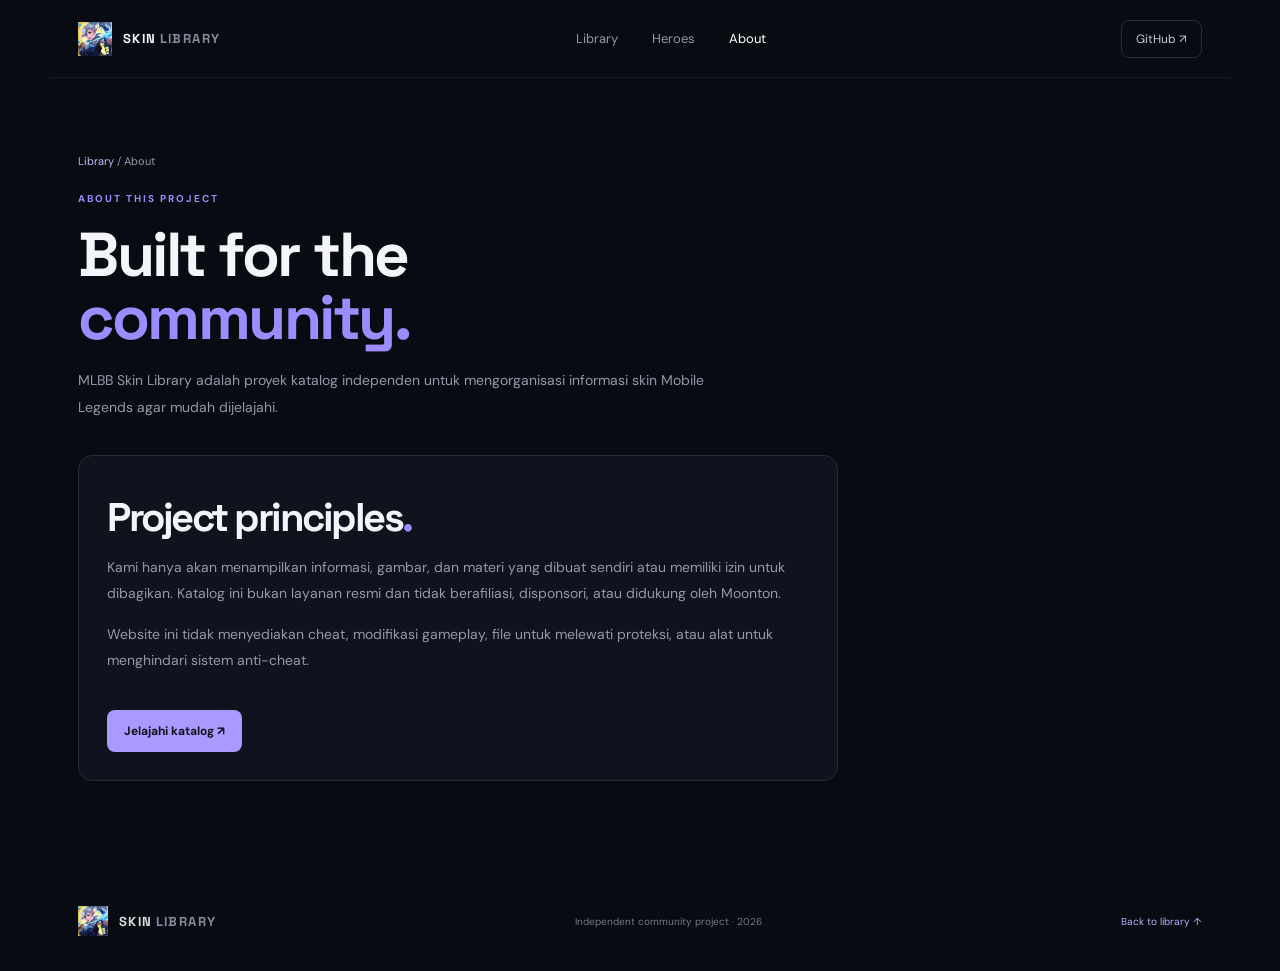
==== pages/about.html @ 0071d372 "Revert previous logo placement change" ====
<!doctype html>
<html lang="id"><head><meta charset="UTF-8"><meta name="viewport" content="width=device-width, initial-scale=1"><meta name="theme-color" content="#090b12"><title>About — MLBB Skin Library</title><link rel="preconnect" href="https://fonts.googleapis.com"><link rel="preconnect" href="https://fonts.gstatic.com" crossorigin><link href="https://fonts.googleapis.com/css2?family=DM+Sans:wght@400;500;600;700;800&family=Space+Grotesk:wght@500;600;700&display=swap" rel="stylesheet"><link rel="stylesheet" href="../assets/css/style.css"></head>
<body><header class="topbar"><a class="brand" href="../index.html"><img class="brand-logo" src="../assets/images/logo/mlbb.webp" alt="Mobile Legends"><span>SKIN<span class="brand-muted">LIBRARY</span></span></a><nav class="desktop-nav"><a href="../index.html">Library</a><a href="heroes.html">Heroes</a><a class="active" href="about.html">About</a></nav><a class="top-link" href="https://github.com/syariflab/mlbb-skin-library" target="_blank" rel="noreferrer">GitHub ↗</a></header>
<nav class="mobile-nav" aria-label="Navigasi utama"><a href="../index.html" data-nav="library"><span>⌂</span><small>Library</small></a><a href="heroes.html" data-nav="heroes"><span>♙</span><small>Heroes</small></a><a href="about.html" data-nav="about"><span>ⓘ</span><small>About</small></a></nav>

<main class="page-shell"><div class="breadcrumb"><a href="../index.html">Library</a> / About</div><div class="page-intro"><div class="eyebrow">ABOUT THIS PROJECT</div><h1>Built for the<br><span>community.</span></h1><p>MLBB Skin Library adalah proyek katalog independen untuk mengorganisasi informasi skin Mobile Legends agar mudah dijelajahi.</p></div><div class="detail-panel"><h2>Project principles<span>.</span></h2><p class="page-copy">Kami hanya akan menampilkan informasi, gambar, dan materi yang dibuat sendiri atau memiliki izin untuk dibagikan. Katalog ini bukan layanan resmi dan tidak berafiliasi, disponsori, atau didukung oleh Moonton.</p><p class="page-copy">Website ini tidak menyediakan cheat, modifikasi gameplay, file untuk melewati proteksi, atau alat untuk menghindari sistem anti-cheat.</p><a class="primary-button" href="../index.html#library">Jelajahi katalog ↗</a></div></main>
<footer><a class="brand footer-brand" href="../index.html"><img class="brand-logo" src="../assets/images/logo/mlbb.webp" alt="Mobile Legends"><span>SKIN<span class="brand-muted">LIBRARY</span></span></a><span>Independent community project · 2026</span><a href="../index.html">Back to library ↑</a></footer></body></html>
---- assets/css/style.css ----
:root{color-scheme:dark;--bg:#090b12;--panel:#10131d;--panel2:#151a27;--line:#252b3a;--text:#f4f5fa;--muted:#9299aa;--accent:#9c8cff;--cyan:#6ee7df}*{box-sizing:border-box}html{scroll-behavior:smooth}body{margin:0;background:var(--bg);color:var(--text);font-family:"DM Sans",sans-serif;overflow-x:hidden}a{color:inherit;text-decoration:none}.ambient{position:absolute;pointer-events:none;filter:blur(100px);opacity:.13;border-radius:50%;z-index:-1}.ambient-one{width:380px;height:380px;background:#6653d8;top:80px;right:8%}.ambient-two{width:280px;height:280px;background:#287e91;top:600px;left:-150px}.topbar{height:78px;max-width:1180px;margin:auto;padding:0 28px;display:flex;align-items:center;justify-content:space-between;border-bottom:1px solid rgba(255,255,255,.07)}.brand{display:flex;align-items:center;gap:11px;font:700 13px "Space Grotesk";letter-spacing:1.4px}.brand-mark{width:31px;height:31px;display:grid;place-items:center;border-radius:9px;background:linear-gradient(135deg,#a99aff,#6653d8);color:#090b12;font-size:18px}.brand-muted{color:#858b9c;margin-left:3px}.desktop-nav{display:flex;gap:34px;color:var(--muted);font-size:13px}.desktop-nav a.active,.desktop-nav a:hover{color:#fff}.top-link{font-size:12px;color:#c5c9d5;border:1px solid var(--line);padding:10px 14px;border-radius:8px}.top-link span{color:var(--accent);margin-left:5px}.hero{max-width:1180px;min-height:510px;margin:auto;padding:84px 28px 34px;display:grid;grid-template-columns:1fr 1fr;position:relative}.hero-copy{padding-top:12px}.eyebrow{font-size:10px;letter-spacing:2px;font-weight:700;color:var(--accent);display:flex;align-items:center;gap:9px}.live-dot{width:7px;height:7px;background:var(--cyan);border-radius:50%;box-shadow:0 0 12px var(--cyan)}h1,h2{font-family:"Space Grotesk",sans-serif;letter-spacing:-2.5px}h1{font-size:clamp(48px,6vw,76px);line-height:1.02;margin:22px 0 18px}h1 span,.about-section h2 span{color:var(--accent)}.hero-description{max-width:440px;color:var(--muted);font-size:14px;line-height:1.8}.primary-button{display:inline-flex;align-items:center;gap:28px;margin-top:22px;padding:13px 17px;background:#a99aff;color:#11111a;border-radius:8px;font-weight:700;font-size:12px}.primary-button span{font-size:17px}.hero-art{min-height:330px;position:relative;display:grid;place-items:center}.orbit{position:absolute;border:1px solid rgba(169,154,255,.2);border-radius:50%;transform:rotate(-25deg)}.orbit-a{width:310px;height:190px}.orbit-b{width:390px;height:250px;transform:rotate(35deg)}.hero-emblem{width:190px;height:190px;border-radius:38px;transform:rotate(-8deg);background:linear-gradient(145deg,#27233e,#121827 65%,#182a36);border:1px solid #48416d;box-shadow:0 30px 90px #0009,inset 0 0 45px #9c8cff20;display:flex;flex-direction:column;align-items:center;justify-content:center;gap:5px}.hero-emblem span{font:700 65px "Space Grotesk";letter-spacing:-8px;color:#c4baff}.hero-emblem small{font-size:9px;letter-spacing:3px;text-align:center;color:#9299aa}.float-tag{position:absolute;background:#151927;border:1px solid #34394a;border-radius:7px;padding:10px 13px;font-size:9px;letter-spacing:1.2px;color:#aeb4c5;box-shadow:0 12px 30px #0006}.tag-top{top:48px;right:4%}.tag-top b{color:var(--cyan);margin-left:8px}.tag-bottom{bottom:42px;left:5%}.tag-bottom i{display:inline-block;width:6px;height:6px;border-radius:50%;background:var(--cyan);margin-right:7px}.hero-foot{grid-column:1/-1;display:flex;justify-content:space-between;border-top:1px solid var(--line);padding-top:16px;color:#626a7c;font-size:9px;letter-spacing:1.5px}.library-section{max-width:1180px;margin:0 auto;padding:76px 28px 100px;border-top:1px solid rgba(255,255,255,.06)}.section-heading{display:flex;align-items:end;justify-content:space-between}h2{font-size:40px;line-height:1.1;margin:12px 0 0}h2 span{color:var(--accent)}.catalog-count{display:flex;align-items:baseline;gap:9px}.catalog-count strong{font:600 26px "Space Grotesk"}.catalog-count span{font-size:9px;letter-spacing:1.5px;color:var(--muted)}.toolbar{margin-top:32px;display:flex;align-items:center;justify-content:space-between;gap:20px;flex-wrap:wrap}.search-box{height:44px;min-width:260px;max-width:390px;flex:1;display:flex;align-items:center;gap:10px;padding:0 12px;border:1px solid var(--line);border-radius:8px;background:#0e111a;color:#8f96a8}.search-box>span{font-size:22px}.search-box input{flex:1;min-width:0;background:none;border:0;outline:0;color:#fff;font:12px "DM Sans"}.search-box kbd{font:10px monospace;border:1px solid #353b4b;padding:3px 6px;border-radius:4px}.filters{display:flex;gap:6px;flex-wrap:wrap}.filter{background:transparent;border:1px solid var(--line);border-radius:7px;padding:9px 12px;color:#a0a6b6;font:11px "DM Sans";cursor:pointer}.filter.active,.filter:hover{background:#292442;border-color:#6555a5;color:#d9d1ff}.notice{display:flex;align-items:center;gap:12px;margin-top:26px;padding:13px 15px;border:1px solid #34304e;background:#171426;border-radius:8px}.notice>span{width:18px;height:18px;display:grid;place-items:center;border-radius:50%;background:#40356c;color:#d6ceff;font-size:11px;font-weight:700}.notice p{margin:0;color:#b0acc3;font-size:11px;line-height:1.6}.catalog-grid{display:grid;grid-template-columns:repeat(3,1fr);gap:15px;margin-top:22px}.skin-card{border:1px solid var(--line);background:linear-gradient(145deg,#141925,#0e1119);border-radius:11px;padding:17px;min-height:170px;display:flex;flex-direction:column;justify-content:space-between}.skin-card-top{display:flex;justify-content:space-between;align-items:center}.skin-type{font-size:9px;letter-spacing:1.2px;color:var(--accent);text-transform:uppercase}.skin-status{font-size:9px;color:#a5d8cb;background:#19322f;padding:5px 7px;border-radius:5px}.skin-card h3{font:600 18px "Space Grotesk";margin:18px 0 4px}.skin-hero{font-size:11px;color:var(--muted)}.skin-card-bottom{border-top:1px solid var(--line);margin-top:17px;padding-top:12px;display:flex;justify-content:space-between;color:#777f91;font-size:10px}.empty-state{text-align:center;padding:66px 15px;color:var(--muted)}.empty-icon{width:46px;height:46px;border:1px solid var(--line);border-radius:14px;display:grid;place-items:center;margin:0 auto 15px;font-size:24px;color:var(--accent)}.empty-state h3{font:600 17px "Space Grotesk";color:#e4e5ed;margin:0 0 8px}.empty-state p{font-size:12px;line-height:1.6;margin:0}.about-section{max-width:1124px;margin:0 auto 80px;padding:45px 0;border-top:1px solid var(--line);border-bottom:1px solid var(--line);display:grid;grid-template-columns:70px 1fr 1fr;gap:25px;align-items:center}.about-number{font:600 13px "Space Grotesk";color:#646b7c}.about-section h2{font-size:34px}.about-section>p{font-size:12px;line-height:1.9;color:var(--muted);max-width:390px}footer{max-width:1180px;margin:auto;padding:25px 28px 35px;display:flex;justify-content:space-between;align-items:center;color:#71798a;font-size:10px}.footer-brand{color:#ddd}footer>a:last-child{color:#b8afff}@media(max-width:700px){.topbar{height:66px;padding:0 18px}.desktop-nav{display:none}.hero{padding:60px 20px 25px;grid-template-columns:1fr;min-height:auto}.hero-copy{position:relative;z-index:1}.hero-art{min-height:280px;margin-top:15px}.hero-foot{margin-top:10px}.library-section{padding:60px 18px 70px}.section-heading h2{font-size:34px}.toolbar{align-items:stretch}.search-box{max-width:none;flex-basis:100%}.filters{overflow-x:auto;flex-wrap:nowrap;padding-bottom:4px}.filter{white-space:nowrap}.catalog-grid{grid-template-columns:1fr 1fr;gap:9px}.skin-card{padding:13px;min-height:155px}.skin-card h3{font-size:15px}.about-section{margin:0 18px 55px;padding:30px 0;grid-template-columns:35px 1fr;gap:12px}.about-section>p{grid-column:2;margin:0}.about-section h2{font-size:30px}footer{padding:22px 18px;gap:14px;flex-wrap:wrap}footer>span{order:3;width:100%}}@media(max-width:380px){.catalog-grid{grid-template-columns:1fr}.hero-emblem{width:165px;height:165px}.orbit-b{width:300px}.tag-top{right:0}.tag-bottom{left:0}}
/* Shared inner pages */
.page-shell{max-width:1180px;margin:0 auto;padding:76px 28px 100px;min-height:65vh}
.page-intro{max-width:680px;margin-bottom:34px}.page-intro h1{font-size:clamp(40px,6vw,62px);margin:18px 0}.page-intro p,.page-copy{color:var(--muted);font-size:14px;line-height:1.9}
.breadcrumb{font-size:11px;color:var(--muted);margin-bottom:24px}.breadcrumb a{color:#c4baff}
.skin-card-link{transition:transform .2s,border-color .2s}.skin-card-link:hover{transform:translateY(-3px);border-color:#6555a5}
.detail-panel{max-width:760px;border:1px solid var(--line);background:var(--panel);border-radius:14px;padding:28px}
.detail-panel h1{font-size:clamp(34px,6vw,54px);margin:12px 0}.detail-meta{display:flex;gap:8px;flex-wrap:wrap;margin:20px 0}.detail-meta span{font-size:10px;color:#c7c0ff;background:#292442;border:1px solid #514778;padding:7px 10px;border-radius:6px}
.detail-note{padding:14px;border:1px solid #34304e;background:#171426;border-radius:8px;color:#b0acc3;font-size:12px;line-height:1.7}
.hero-list{display:grid;grid-template-columns:repeat(3,1fr);gap:12px}.hero-item{padding:18px;border:1px solid var(--line);background:var(--panel);border-radius:9px}.hero-item strong{font:600 16px "Space Grotesk"}.hero-item small{display:block;color:var(--muted);margin-top:7px}
@media(max-width:700px){.page-shell{padding:55px 18px 70px}.hero-list{grid-template-columns:1fr 1fr}.detail-panel{padding:20px}}

/* Mobile-first usability refinements */
.mobile-nav{display:none}
:focus-visible{outline:2px solid var(--cyan);outline-offset:3px}
button,a,input{-webkit-tap-highlight-color:transparent}
@media(max-width:700px){
  body{padding-bottom:calc(72px + env(safe-area-inset-bottom))}
  .topbar{height:62px;padding:0 16px;position:sticky;top:0;z-index:20;background:rgba(9,11,18,.94);backdrop-filter:blur(16px)}
  .brand{font-size:12px}.brand-mark{width:30px;height:30px}
  .desktop-nav{display:none}.top-link{padding:8px 11px;font-size:11px}
  .mobile-nav{position:fixed;z-index:50;left:0;right:0;bottom:0;display:grid;grid-template-columns:repeat(3,1fr);padding:7px 12px calc(7px + env(safe-area-inset-bottom));background:rgba(15,18,28,.97);border-top:1px solid #303548;backdrop-filter:blur(18px)}
  .mobile-nav a{min-height:48px;display:flex;flex-direction:column;align-items:center;justify-content:center;gap:3px;color:#9299aa;border-radius:9px}
  .mobile-nav a span{font-size:19px;line-height:1}.mobile-nav a small{font:500 10px "DM Sans"}
  .mobile-nav a[aria-current="page"]{color:#d6ceff;background:#292442}
  .hero{padding:42px 18px 22px}.hero-copy{padding:0}
  h1{font-size:clamp(42px,12vw,58px);letter-spacing:-2px;margin:17px 0 14px}
  .hero-description{font-size:13px;line-height:1.75}
  .primary-button{min-height:46px;padding:0 16px;justify-content:center}
  .hero-art{min-height:235px;margin-top:5px}.hero-emblem{width:150px;height:150px;border-radius:30px}
  .hero-emblem span{font-size:54px}.orbit-a{width:245px;height:155px}.orbit-b{width:285px;height:190px}
  .tag-top{top:18px}.tag-bottom{bottom:20px}
  .hero-foot{font-size:8px;letter-spacing:1px}
  .library-section{padding:48px 16px 52px}
  .section-heading{align-items:center}.section-heading h2{font-size:30px}
  .catalog-count strong{font-size:22px}
  .toolbar{margin-top:22px;gap:12px}
  .search-box{height:48px;min-width:0;flex-basis:100%;max-width:none}
  .search-box input{font-size:14px}
  .filters{display:flex;gap:7px;overflow-x:auto;flex-wrap:nowrap;scrollbar-width:none;padding:1px 1px 7px}
  .filters::-webkit-scrollbar{display:none}
  .filter{min-height:40px;padding:0 14px;flex:0 0 auto;font-size:12px}
  .notice{margin-top:17px;padding:11px 12px;align-items:flex-start}
  .notice p{font-size:11px}
  .catalog-grid{grid-template-columns:repeat(2,minmax(0,1fr));gap:9px;margin-top:16px}
  .skin-card{min-width:0;min-height:150px;padding:12px;border-radius:9px}
  .skin-card h3{font-size:14px;line-height:1.35;margin:14px 0 5px;overflow-wrap:anywhere}
  .skin-type,.skin-status{font-size:8px}.skin-card-bottom{font-size:9px;gap:5px}
  .empty-state{padding:48px 12px}
  footer{padding:20px 16px 14px;gap:12px}
  .page-shell{padding:38px 16px 55px;min-height:60vh}
  .page-intro{margin-bottom:24px}.page-intro h1{font-size:clamp(38px,11vw,52px);letter-spacing:-2px}
  .page-intro p,.page-copy{font-size:13px}
  .hero-list{grid-template-columns:repeat(2,minmax(0,1fr));gap:9px}
  .hero-item{padding:15px 12px;min-height:76px}
  .hero-item strong{font-size:14px}
  .detail-panel{padding:18px;border-radius:11px}
  .detail-panel h1{font-size:34px;letter-spacing:-1.5px;overflow-wrap:anywhere}
  .detail-meta{gap:6px;margin:16px 0}.detail-meta span{font-size:9px}
}
@media(max-width:350px){.catalog-grid{grid-template-columns:1fr}.hero-list{grid-template-columns:1fr}.hero-foot span:last-child{display:none}}
@media(prefers-reduced-motion:reduce){html{scroll-behavior:auto}*,*::before,*::after{transition-duration:.01ms!important;animation-duration:.01ms!important;animation-iteration-count:1!important}}

/* Repository brand assets */
.brand-logo{width:34px;height:34px;object-fit:contain;display:block;flex:0 0 auto}.footer-brand .brand-logo{width:30px;height:30px}.hero-art{isolation:isolate;overflow:hidden;border-radius:18px}.hero-header-image{position:absolute;inset:12px 0;width:100%;height:calc(100% - 24px);object-fit:cover;object-position:center;opacity:.24;filter:saturate(.82);border-radius:18px;z-index:-1;mask-image:linear-gradient(90deg,transparent 0%,#000 20%,#000 80%,transparent 100%)}.hero-art .orbit,.hero-art .hero-emblem,.hero-art .float-tag{z-index:1}

/* MLBB logo belongs to the ML SKIN ARCHIVE emblem, not site branding */
.hero-mlbb-logo{width:104px;height:104px;object-fit:contain;display:block;filter:drop-shadow(0 8px 22px #0008)}
@media(max-width:700px){.hero-mlbb-logo{width:88px;height:88px}}
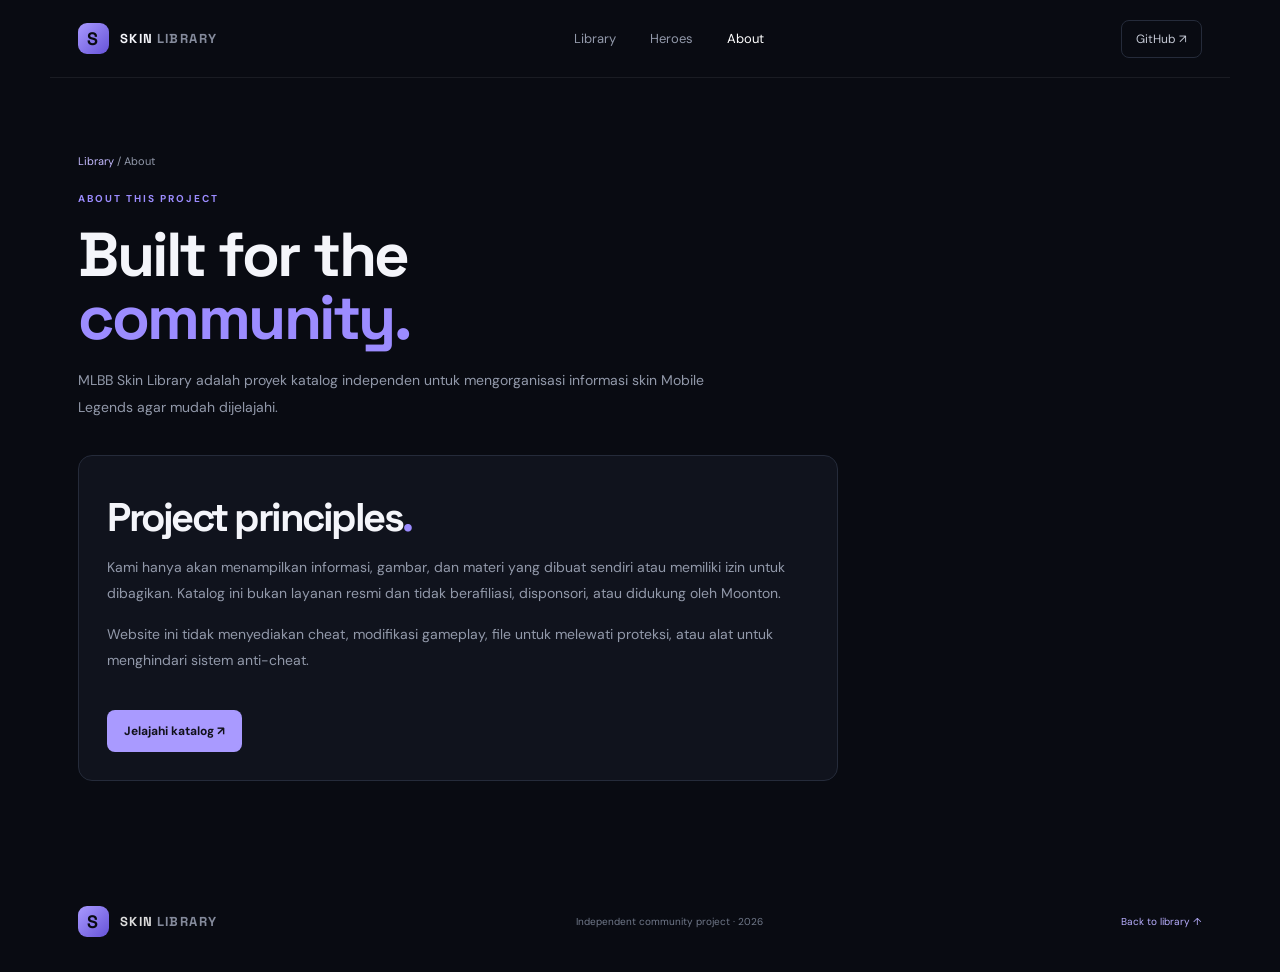
==== commit 2c1c8c49: "Separate site branding from ML Skin Archive logo" ====
--- a/pages/about.html
+++ b/pages/about.html
@@ -1,7 +1,7 @@
 <!doctype html>
 <html lang="id"><head><meta charset="UTF-8"><meta name="viewport" content="width=device-width, initial-scale=1"><meta name="theme-color" content="#090b12"><title>About — MLBB Skin Library</title><link rel="preconnect" href="https://fonts.googleapis.com"><link rel="preconnect" href="https://fonts.gstatic.com" crossorigin><link href="https://fonts.googleapis.com/css2?family=DM+Sans:wght@400;500;600;700;800&family=Space+Grotesk:wght@500;600;700&display=swap" rel="stylesheet"><link rel="stylesheet" href="../assets/css/style.css"></head>
-<body><header class="topbar"><a class="brand" href="../index.html"><img class="brand-logo" src="../assets/images/logo/mlbb.webp" alt="Mobile Legends"><span>SKIN<span class="brand-muted">LIBRARY</span></span></a><nav class="desktop-nav"><a href="../index.html">Library</a><a href="heroes.html">Heroes</a><a class="active" href="about.html">About</a></nav><a class="top-link" href="https://github.com/syariflab/mlbb-skin-library" target="_blank" rel="noreferrer">GitHub ↗</a></header>
+<body><header class="topbar"><a class="brand" href="../index.html"><span class="brand-mark" aria-hidden="true">S</span><span>SKIN<span class="brand-muted">LIBRARY</span></span></a><nav class="desktop-nav"><a href="../index.html">Library</a><a href="heroes.html">Heroes</a><a class="active" href="about.html">About</a></nav><a class="top-link" href="https://github.com/syariflab/mlbb-skin-library" target="_blank" rel="noreferrer">GitHub ↗</a></header>
 <nav class="mobile-nav" aria-label="Navigasi utama"><a href="../index.html" data-nav="library"><span>⌂</span><small>Library</small></a><a href="heroes.html" data-nav="heroes"><span>♙</span><small>Heroes</small></a><a href="about.html" data-nav="about"><span>ⓘ</span><small>About</small></a></nav>
 
 <main class="page-shell"><div class="breadcrumb"><a href="../index.html">Library</a> / About</div><div class="page-intro"><div class="eyebrow">ABOUT THIS PROJECT</div><h1>Built for the<br><span>community.</span></h1><p>MLBB Skin Library adalah proyek katalog independen untuk mengorganisasi informasi skin Mobile Legends agar mudah dijelajahi.</p></div><div class="detail-panel"><h2>Project principles<span>.</span></h2><p class="page-copy">Kami hanya akan menampilkan informasi, gambar, dan materi yang dibuat sendiri atau memiliki izin untuk dibagikan. Katalog ini bukan layanan resmi dan tidak berafiliasi, disponsori, atau didukung oleh Moonton.</p><p class="page-copy">Website ini tidak menyediakan cheat, modifikasi gameplay, file untuk melewati proteksi, atau alat untuk menghindari sistem anti-cheat.</p><a class="primary-button" href="../index.html#library">Jelajahi katalog ↗</a></div></main>
-<footer><a class="brand footer-brand" href="../index.html"><img class="brand-logo" src="../assets/images/logo/mlbb.webp" alt="Mobile Legends"><span>SKIN<span class="brand-muted">LIBRARY</span></span></a><span>Independent community project · 2026</span><a href="../index.html">Back to library ↑</a></footer></body></html>+<footer><a class="brand footer-brand" href="../index.html"><span class="brand-mark" aria-hidden="true">S</span><span>SKIN<span class="brand-muted">LIBRARY</span></span></a><span>Independent community project · 2026</span><a href="../index.html">Back to library ↑</a></footer></body></html>
--- a/assets/css/style.css
+++ b/assets/css/style.css
@@ -64,6 +64,7 @@
 /* Repository brand assets */
 .brand-logo{width:34px;height:34px;object-fit:contain;display:block;flex:0 0 auto}.footer-brand .brand-logo{width:30px;height:30px}.hero-art{isolation:isolate;overflow:hidden;border-radius:18px}.hero-header-image{position:absolute;inset:12px 0;width:100%;height:calc(100% - 24px);object-fit:cover;object-position:center;opacity:.24;filter:saturate(.82);border-radius:18px;z-index:-1;mask-image:linear-gradient(90deg,transparent 0%,#000 20%,#000 80%,transparent 100%)}.hero-art .orbit,.hero-art .hero-emblem,.hero-art .float-tag{z-index:1}
 
-/* MLBB logo belongs to the ML SKIN ARCHIVE emblem, not site branding */
-.hero-mlbb-logo{width:104px;height:104px;object-fit:contain;display:block;filter:drop-shadow(0 8px 22px #0008)}
-@media(max-width:700px){.hero-mlbb-logo{width:88px;height:88px}}
+
+/* Repository brand assets */
+.brand-logo{width:34px;height:34px;object-fit:contain;display:block;flex:0 0 auto}
+.footer-brand .brand-logo{width:30px;height:30px}
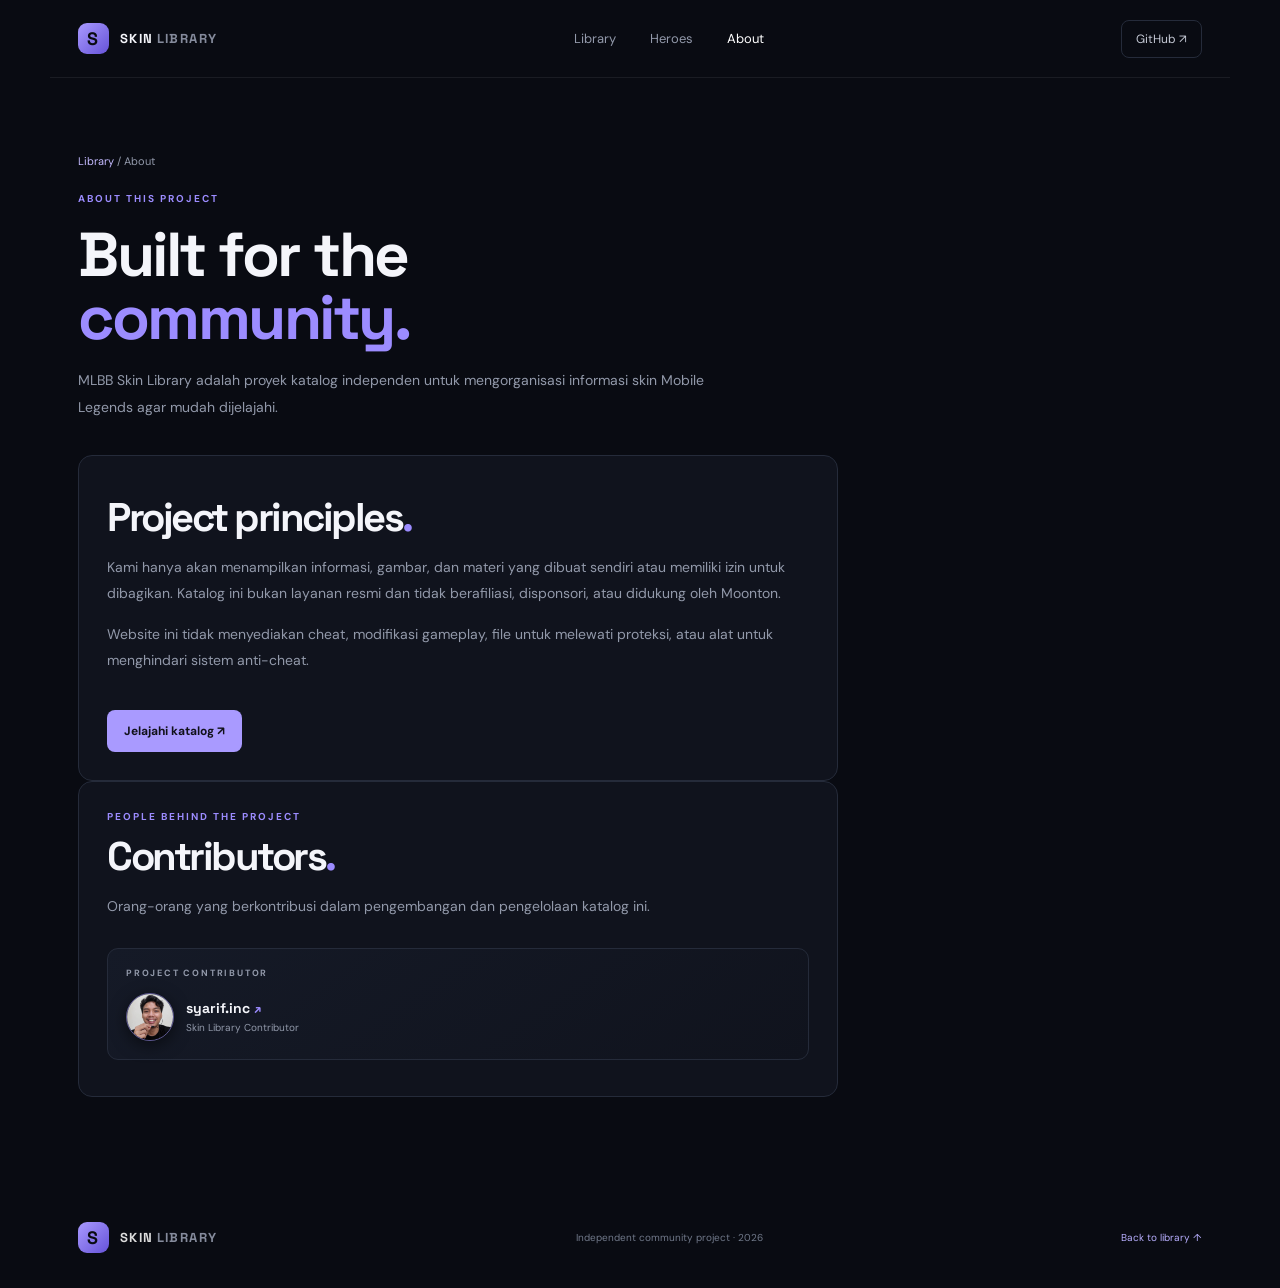
==== commit df1cbec3: "Show contributor profiles on About page" ====
--- a/pages/about.html
+++ b/pages/about.html
@@ -3,5 +3,20 @@
 <body><header class="topbar"><a class="brand" href="../index.html"><span class="brand-mark" aria-hidden="true">S</span><span>SKIN<span class="brand-muted">LIBRARY</span></span></a><nav class="desktop-nav"><a href="../index.html">Library</a><a href="heroes.html">Heroes</a><a class="active" href="about.html">About</a></nav><a class="top-link" href="https://github.com/syariflab/mlbb-skin-library" target="_blank" rel="noreferrer">GitHub ↗</a></header>
 <nav class="mobile-nav" aria-label="Navigasi utama"><a href="../index.html" data-nav="library"><span>⌂</span><small>Library</small></a><a href="heroes.html" data-nav="heroes"><span>♙</span><small>Heroes</small></a><a href="about.html" data-nav="about"><span>ⓘ</span><small>About</small></a></nav>
 
-<main class="page-shell"><div class="breadcrumb"><a href="../index.html">Library</a> / About</div><div class="page-intro"><div class="eyebrow">ABOUT THIS PROJECT</div><h1>Built for the<br><span>community.</span></h1><p>MLBB Skin Library adalah proyek katalog independen untuk mengorganisasi informasi skin Mobile Legends agar mudah dijelajahi.</p></div><div class="detail-panel"><h2>Project principles<span>.</span></h2><p class="page-copy">Kami hanya akan menampilkan informasi, gambar, dan materi yang dibuat sendiri atau memiliki izin untuk dibagikan. Katalog ini bukan layanan resmi dan tidak berafiliasi, disponsori, atau didukung oleh Moonton.</p><p class="page-copy">Website ini tidak menyediakan cheat, modifikasi gameplay, file untuk melewati proteksi, atau alat untuk menghindari sistem anti-cheat.</p><a class="primary-button" href="../index.html#library">Jelajahi katalog ↗</a></div></main>
+<main class="page-shell"><div class="breadcrumb"><a href="../index.html">Library</a> / About</div><div class="page-intro"><div class="eyebrow">ABOUT THIS PROJECT</div><h1>Built for the<br><span>community.</span></h1><p>MLBB Skin Library adalah proyek katalog independen untuk mengorganisasi informasi skin Mobile Legends agar mudah dijelajahi.</p></div><div class="detail-panel"><h2>Project principles<span>.</span></h2><p class="page-copy">Kami hanya akan menampilkan informasi, gambar, dan materi yang dibuat sendiri atau memiliki izin untuk dibagikan. Katalog ini bukan layanan resmi dan tidak berafiliasi, disponsori, atau didukung oleh Moonton.</p><p class="page-copy">Website ini tidak menyediakan cheat, modifikasi gameplay, file untuk melewati proteksi, atau alat untuk menghindari sistem anti-cheat.</p><a class="primary-button" href="../index.html#library">Jelajahi katalog ↗</a></div>
+<section class="detail-panel contributor-about" aria-labelledby="contributors-title">
+  <div class="eyebrow">PEOPLE BEHIND THE PROJECT</div>
+  <h2 id="contributors-title">Contributors<span>.</span></h2>
+  <p class="page-copy">Orang-orang yang berkontribusi dalam pengembangan dan pengelolaan katalog ini.</p>
+  <div id="contributors-list" class="contributors-list"><p class="page-copy">Memuat informasi kontributor...</p></div>
+</section>
+</main>
+<script>
+const list=document.querySelector("#contributors-list");
+const safe=value=>String(value??"").replace(/[&<>"']/g,c=>({"&":"&amp;","<":"&lt;",">":"&gt;",'"':"&quot;","'":"&#39;"}[c]));
+fetch("../data/contributors.json").then(response=>{if(!response.ok)throw Error();return response.json()}).then(contributors=>{
+  if(!Array.isArray(contributors)||!contributors.length){list.innerHTML='<p class="page-copy">Belum ada kontributor yang ditambahkan.</p>';return;}
+  list.innerHTML=contributors.map(person=>'<article class="contributor-card"><div class="contributor-heading">PROJECT CONTRIBUTOR</div><div class="contributor-content"><img class="contributor-avatar" src="../'+safe(person.avatar)+'" alt="Foto profil '+safe(person.name)+'"><div class="contributor-identity"><a class="contributor-name" href="'+safe(person.profileUrl)+'" target="_blank" rel="noopener noreferrer">'+safe(person.name)+' <span aria-hidden="true">↗</span></a><span class="contributor-role">Skin Library Contributor</span></div></div></article>').join("");
+}).catch(()=>{list.innerHTML='<p class="page-copy">Informasi kontributor belum dapat dimuat. Silakan coba lagi.</p>';});
+</script>
 <footer><a class="brand footer-brand" href="../index.html"><span class="brand-mark" aria-hidden="true">S</span><span>SKIN<span class="brand-muted">LIBRARY</span></span></a><span>Independent community project · 2026</span><a href="../index.html">Back to library ↑</a></footer></body></html>
--- a/assets/css/style.css
+++ b/assets/css/style.css
@@ -68,3 +68,298 @@
 /* Repository brand assets */
 .brand-logo{width:34px;height:34px;object-fit:contain;display:block;flex:0 0 auto}
 .footer-brand .brand-logo{width:30px;height:30px}
+
+
+/* Correct brand separation: personal site mark vs. ML Skin Archive logo */
+.brand-mark{width:31px;height:31px;display:grid;place-items:center;border-radius:9px;background:linear-gradient(135deg,#a99aff,#6653d8);color:#090b12;font-size:18px;flex:0 0 auto}
+.hero-emblem{gap:8px}
+.archive-logo{width:108px;height:108px;max-width:72%;object-fit:contain;border-radius:14px;transform:rotate(8deg)}
+@media(max-width:700px){.archive-logo{width:88px;height:88px}}
+
+
+/* Hero composition: header.webp is the backdrop; mlbb.webp sits visibly above it */
+.hero-art{position:relative;isolation:isolate;overflow:hidden}
+.hero-header-image{z-index:0;inset:0;width:100%;height:100%;opacity:.42;object-fit:cover;mask-image:linear-gradient(90deg,transparent 0%,#000 12%,#000 88%,transparent 100%)}
+.hero-art .orbit{z-index:1;pointer-events:none}
+.hero-art .hero-emblem{z-index:2;width:auto;height:auto;min-width:0;min-height:0;padding:0;background:transparent;border:0;border-radius:0;box-shadow:none;transform:none;gap:9px}
+.archive-logo{display:block;width:clamp(120px,17vw,190px);height:clamp(120px,17vw,190px);max-width:none;object-fit:contain;border-radius:12px;transform:none;filter:drop-shadow(0 12px 24px #000b)}
+.hero-emblem small{font-size:10px;letter-spacing:3px;color:#d2d5e2;text-shadow:0 2px 8px #000}
+.hero-art .float-tag{z-index:3}
+@media(max-width:700px){.hero-header-image{inset:0;height:100%}.archive-logo{width:clamp(112px,34vw,150px);height:clamp(112px,34vw,150px)}}
+
+
+/* Hero artwork: full-bleed background with logo only */
+.hero-art{position:relative;min-height:360px;isolation:isolate;overflow:hidden;border-radius:18px}
+.hero-header-image{position:absolute;inset:0;width:100%;height:100%;object-fit:cover;object-position:center;opacity:.78;filter:saturate(1.08) brightness(.9);border-radius:18px;z-index:0;mask-image:none}
+.hero-art .orbit{z-index:1;pointer-events:none}
+.hero-art .hero-emblem{z-index:2;width:auto;height:auto;min-width:0;min-height:0;padding:0;background:transparent;border:0;border-radius:0;box-shadow:none;transform:none;display:grid;place-items:center}
+.archive-logo{display:block;width:clamp(118px,16vw,170px);height:clamp(118px,16vw,170px);max-width:none;object-fit:contain;border-radius:12px;transform:none;filter:drop-shadow(0 12px 26px #000b)}
+.hero-emblem small{display:none}
+.hero-art .float-tag{z-index:3}
+@media(max-width:700px){
+ .hero-art{min-height:330px;margin-top:14px}
+ .hero-header-image{inset:0;width:100%;height:100%;opacity:.82;object-position:center}
+ .archive-logo{width:clamp(112px,34vw,145px);height:clamp(112px,34vw,145px)}
+}
+
+
+/* Responsive full-width hero background */
+@media(min-width:701px){
+  .hero{position:relative;isolation:isolate}
+  .hero-copy,.hero-foot{position:relative;z-index:4}
+  .hero-art{
+    position:absolute;
+    z-index:0;
+    top:0;
+    bottom:68px;
+    left:50%;
+    width:100vw;
+    min-height:0;
+    height:auto;
+    margin:0;
+    padding:0 max(28px,calc((100vw - 1180px)/2 + 28px)) 0 0;
+    transform:translateX(-50%);
+    display:flex;
+    align-items:center;
+    justify-content:flex-end;
+    border-radius:0;
+  }
+  .hero-header-image{inset:0;width:100%;height:100%;border-radius:0;opacity:.82;object-position:center}
+  .hero-art .hero-emblem{margin-right:clamp(24px,8vw,130px)}
+  .hero-art .orbit{right:clamp(30px,10vw,160px)}
+  .hero-art .tag-top{right:max(28px,calc((100vw - 1180px)/2 + 28px))}
+  .hero-art .tag-bottom{left:max(28px,calc((100vw - 1180px)/2 + 28px))}
+}
+@media(max-width:700px){
+  .hero{position:relative;isolation:isolate}
+  .hero-copy,.hero-foot{position:relative;z-index:4}
+  .hero-art{
+    position:relative;
+    left:50%;
+    width:100vw;
+    min-height:330px;
+    margin:14px 0 0;
+    padding:0;
+    transform:translateX(-50%);
+    border-radius:0;
+    display:grid;
+    place-items:center;
+  }
+  .hero-header-image{inset:0;width:100%;height:100%;border-radius:0;opacity:.84;mask-image:none}
+  .hero-art .hero-emblem{margin:0}
+  .hero-art .orbit{right:auto}
+}
+@media(max-width:380px){
+  .hero-art{min-height:270px}
+  .archive-logo{width:108px;height:108px}
+}
+
+
+/* Keep hero background in a true responsive 16:9 frame */
+@media(min-width:701px){
+  .hero{min-height:max(510px,56.25vw)}
+  .hero-art{
+    top:0;
+    bottom:auto;
+    width:100vw;
+    height:auto;
+    min-height:0;
+    aspect-ratio:16 / 9;
+  }
+  .hero-header-image{
+    width:100%;
+    height:100%;
+    object-fit:cover;
+    object-position:center;
+  }
+}
+@media(max-width:700px){
+  .hero-art{
+    width:100vw;
+    min-height:0;
+    height:auto;
+    aspect-ratio:16 / 9;
+  }
+  .hero-header-image{
+    width:100%;
+    height:100%;
+    object-fit:cover;
+    object-position:center;
+  }
+}
+
+
+/* Desktop hero readability */
+@media(min-width:701px){
+  .hero-copy{position:relative;z-index:5;width:min(100%,520px);align-self:start;padding-top:clamp(28px,5vw,72px)}
+  .hero-art::after{content:"";position:absolute;inset:0;z-index:1;pointer-events:none;background:linear-gradient(90deg,rgba(9,11,18,.97) 0%,rgba(9,11,18,.88) 28%,rgba(9,11,18,.55) 48%,rgba(9,11,18,.08) 75%,rgba(9,11,18,0) 100%)}
+  .hero-art .hero-emblem,.hero-art .orbit,.hero-art .float-tag{position:relative}
+  .hero-art .hero-emblem{z-index:2}
+  .hero-art .float-tag{z-index:3}
+  .hero-copy h1{text-shadow:0 3px 24px rgba(0,0,0,.55)}
+  .hero-copy .hero-description{color:#c2c6d2}
+}
+
+
+/* Desktop-only black panel behind hero copy; mobile remains untouched */
+@media(min-width:701px){
+  .hero-copy{
+    background:#000;
+    padding:clamp(28px,5vw,72px) 28px 30px 0;
+    border-radius:0 14px 14px 0;
+    box-shadow:24px 0 40px rgba(0,0,0,.35);
+  }
+}
+
+
+/* Desktop hero: remove black panel, retain subtle text shadows */
+@media(min-width:701px){
+  .hero-copy{
+    background:transparent;
+    padding:clamp(28px,5vw,72px) 0 0;
+    border-radius:0;
+    box-shadow:none;
+  }
+  .hero-copy h1,
+  .hero-copy .hero-description,
+  .hero-copy .eyebrow,
+  .hero-copy .primary-button{
+    filter:drop-shadow(0 3px 10px rgba(0,0,0,.72));
+  }
+}
+
+
+/* ML Skin Archive emblem: softer depth, tilt and subtle floating motion */
+.hero-art .hero-emblem{
+  position:relative;
+  isolation:isolate;
+  transform:none;
+}
+.hero-art .hero-emblem::before{
+  content:"";
+  position:absolute;
+  z-index:-1;
+  width:145%;
+  height:145%;
+  border-radius:50%;
+  background:radial-gradient(ellipse,rgba(156,140,255,.24) 0%,rgba(110,231,223,.08) 38%,transparent 72%);
+  filter:blur(18px);
+  pointer-events:none;
+}
+.archive-logo{
+  transform:rotate(-8deg) scale(1.035);
+  transform-origin:center;
+  filter:drop-shadow(0 18px 28px rgba(0,0,0,.58)) drop-shadow(0 0 18px rgba(156,140,255,.18));
+  transition:transform .35s ease,filter .35s ease;
+  animation:archive-emblem-float 5s ease-in-out infinite;
+  will-change:transform;
+}
+@keyframes archive-emblem-float{
+  0%,100%{translate:0 0}
+  50%{translate:0 -7px}
+}
+@media(hover:hover){
+  .hero-art:hover .archive-logo{
+    transform:rotate(-4deg) scale(1.075);
+    filter:drop-shadow(0 22px 34px rgba(0,0,0,.62)) drop-shadow(0 0 24px rgba(156,140,255,.28));
+  }
+}
+@media(max-width:700px){
+  .archive-logo{transform:rotate(-8deg) scale(1.025)}
+}
+@media(prefers-reduced-motion:reduce){
+  .archive-logo{animation:none;transition:none}
+}
+
+
+/* Final hero tuning: larger, slightly right-shifted desktop emblem */
+@media(min-width:701px){
+  .hero-art .hero-emblem{
+    margin-right:clamp(18px,3.5vw,58px);
+  }
+  .archive-logo{
+    width:clamp(176px,20vw,232px);
+    height:clamp(176px,20vw,232px);
+  }
+}
+
+/* Mobile hero: balanced artwork height, safe logo scale and contained labels */
+@media(max-width:700px){
+  .hero{
+    padding:36px 16px 20px;
+    overflow:hidden;
+  }
+  .hero-copy{
+    width:100%;
+    min-width:0;
+  }
+  .hero-art{
+    width:100vw;
+    max-width:100vw;
+    min-height:0;
+    height:auto;
+    aspect-ratio:16 / 10;
+    margin:16px 0 0;
+    overflow:hidden;
+  }
+  .hero-header-image{
+    object-position:center center;
+  }
+  .hero-art .hero-emblem{
+    margin:0;
+    max-width:100%;
+  }
+  .archive-logo{
+    width:clamp(108px,31vw,148px);
+    height:clamp(108px,31vw,148px);
+  }
+  .hero-art .orbit-a{
+    width:clamp(220px,68vw,290px);
+    height:clamp(135px,43vw,180px);
+  }
+  .hero-art .orbit-b{
+    width:clamp(270px,82vw,350px);
+    height:clamp(175px,54vw,225px);
+  }
+  .hero-art .float-tag{
+    max-width:calc(50% - 20px);
+    padding:8px 9px;
+    font-size:8px;
+    letter-spacing:.8px;
+    white-space:nowrap;
+  }
+  .hero-art .tag-top{
+    top:12px;
+    right:14px;
+  }
+  .hero-art .tag-bottom{
+    left:14px;
+    bottom:12px;
+  }
+  .hero-foot{
+    gap:12px;
+    flex-wrap:wrap;
+  }
+}
+@media(max-width:380px){
+  .hero{padding-left:14px;padding-right:14px}
+  .hero-art{aspect-ratio:4 / 3}
+  .archive-logo{width:108px;height:108px}
+  .hero-art .float-tag{font-size:7px;padding:7px}
+}
+
+
+/* Contributor information on skin detail pages */
+.contributor-card{margin:28px 0 8px;padding:18px;border:1px solid var(--line);border-radius:11px;background:linear-gradient(145deg,#151a27,#10131d)}
+.contributor-heading{font-size:9px;font-weight:700;letter-spacing:1.8px;color:var(--muted);margin-bottom:14px}
+.contributor-content{display:flex;align-items:center;gap:12px;min-width:0}
+.contributor-avatar{width:48px;height:48px;flex:0 0 48px;object-fit:cover;border-radius:50%;border:1px solid rgba(169,154,255,.5);box-shadow:0 4px 16px #0008}
+.contributor-identity{display:flex;flex:1;flex-direction:column;gap:4px;min-width:0}
+.contributor-name{width:fit-content;color:#f4f5fa;font:700 14px "Space Grotesk",sans-serif}
+.contributor-name span{color:var(--accent);font-size:12px}
+.contributor-role{color:var(--muted);font-size:10px}
+.save-skin-button{flex:0 0 auto;min-height:36px;padding:0 13px;border:1px solid #514778;border-radius:7px;background:#292442;color:#d8d0ff;font:600 11px "DM Sans",sans-serif;cursor:pointer}
+.save-skin-button.is-saved{border-color:#35665f;background:#19322f;color:#a5e5d8}
+.contributor-updated{display:flex;justify-content:space-between;gap:12px;margin-top:15px;padding-top:12px;border-top:1px solid var(--line);font-size:9px;letter-spacing:1px;color:#777f91}
+.contributor-updated strong{font-weight:600;color:#b9bfd0;letter-spacing:0;text-align:right}
+@media(max-width:420px){.contributor-card{padding:14px}.contributor-avatar{width:42px;height:42px;flex-basis:42px}.save-skin-button{padding:0 9px}}
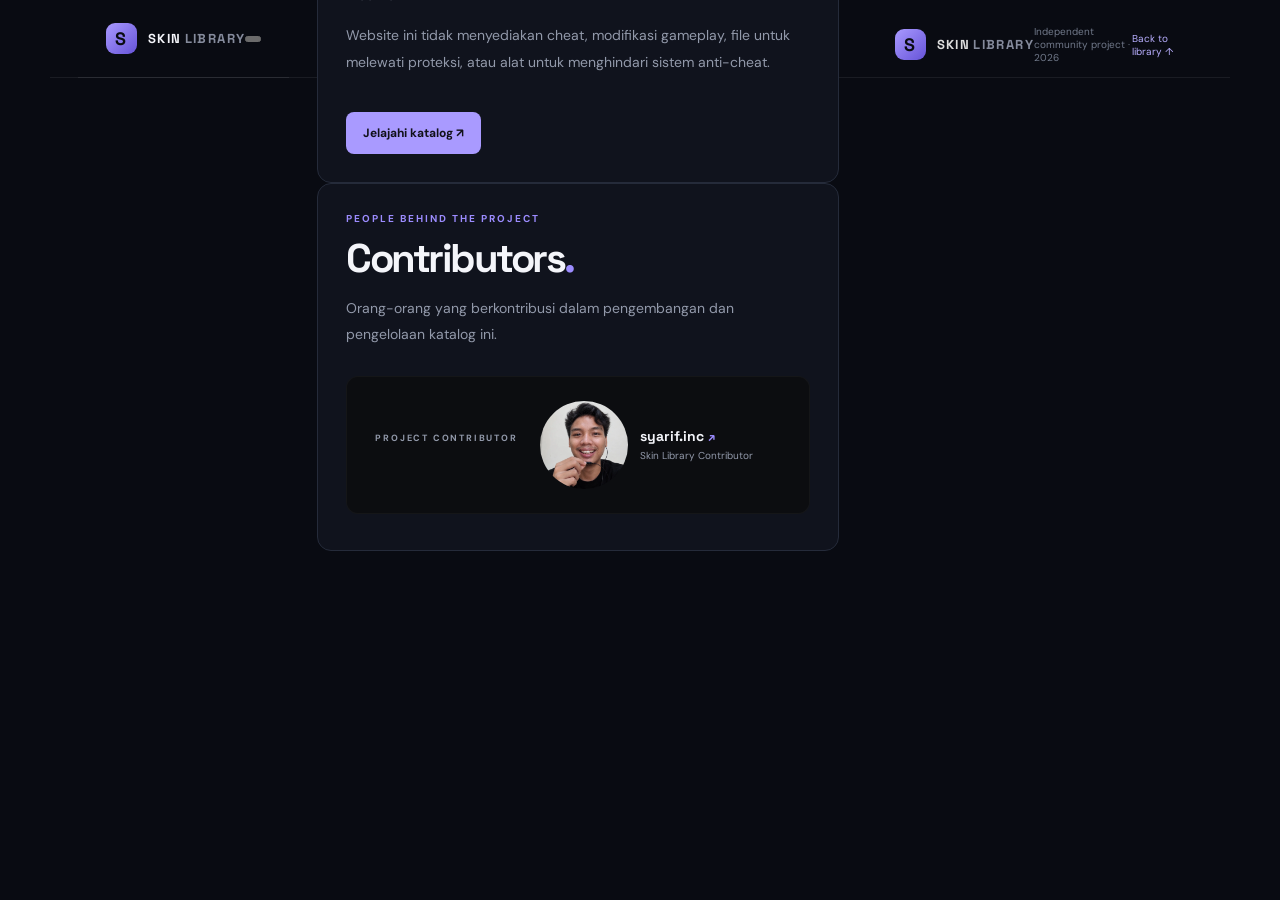
==== commit 08cd5c2a: "Replace navigation and GitHub link with hamburger menu" ====
--- a/pages/about.html
+++ b/pages/about.html
@@ -1,7 +1,12 @@
 <!doctype html>
 <html lang="id"><head><meta charset="UTF-8"><meta name="viewport" content="width=device-width, initial-scale=1"><meta name="theme-color" content="#090b12"><title>About — MLBB Skin Library</title><link rel="preconnect" href="https://fonts.googleapis.com"><link rel="preconnect" href="https://fonts.gstatic.com" crossorigin><link href="https://fonts.googleapis.com/css2?family=DM+Sans:wght@400;500;600;700;800&family=Space+Grotesk:wght@500;600;700&display=swap" rel="stylesheet"><link rel="stylesheet" href="../assets/css/style.css"></head>
-<body><header class="topbar"><a class="brand" href="../index.html"><span class="brand-mark" aria-hidden="true">S</span><span>SKIN<span class="brand-muted">LIBRARY</span></span></a><nav class="desktop-nav"><a href="../index.html">Library</a><a href="heroes.html">Heroes</a><a class="active" href="about.html">About</a></nav><a class="top-link" href="https://github.com/syariflab/mlbb-skin-library" target="_blank" rel="noreferrer">GitHub ↗</a></header>
-<nav class="mobile-nav" aria-label="Navigasi utama"><a href="../index.html" data-nav="library"><span>⌂</span><small>Library</small></a><a href="heroes.html" data-nav="heroes"><span>♙</span><small>Heroes</small></a><a href="about.html" data-nav="about"><span>ⓘ</span><small>About</small></a></nav>
+<body><header class="topbar"><header class="topbar"><a class="brand" href="../index.html"><span class="brand-mark" aria-hidden="true">S</span><span>SKIN<span class="brand-muted">LIBRARY</span></span></a><button class="menu-toggle" type="button" aria-label="Buka menu" aria-expanded="false" aria-controls="site-menu"><span></span><span></span><span></span></button>
+    <nav class="site-menu" id="site-menu" hidden>
+      <a href="../index.html">Library</a>
+      <a href="../pages/heroes.html">Heroes</a>
+      <a href="../pages/about.html">About</a>
+    </nav></header>
+
 
 <main class="page-shell"><div class="breadcrumb"><a href="../index.html">Library</a> / About</div><div class="page-intro"><div class="eyebrow">ABOUT THIS PROJECT</div><h1>Built for the<br><span>community.</span></h1><p>MLBB Skin Library adalah proyek katalog independen untuk mengorganisasi informasi skin Mobile Legends agar mudah dijelajahi.</p></div><div class="detail-panel"><h2>Project principles<span>.</span></h2><p class="page-copy">Kami hanya akan menampilkan informasi, gambar, dan materi yang dibuat sendiri atau memiliki izin untuk dibagikan. Katalog ini bukan layanan resmi dan tidak berafiliasi, disponsori, atau didukung oleh Moonton.</p><p class="page-copy">Website ini tidak menyediakan cheat, modifikasi gameplay, file untuk melewati proteksi, atau alat untuk menghindari sistem anti-cheat.</p><a class="primary-button" href="../index.html#library">Jelajahi katalog ↗</a></div>
 <section class="detail-panel contributor-about" aria-labelledby="contributors-title">
@@ -19,4 +24,9 @@
   list.innerHTML=contributors.map(person=>'<article class="contributor-card"><div class="contributor-heading">PROJECT CONTRIBUTOR</div><div class="contributor-content"><img class="contributor-avatar" src="../'+safe(person.avatar)+'" alt="Foto profil '+safe(person.name)+'"><div class="contributor-identity"><a class="contributor-name" href="'+safe(person.profileUrl)+'" target="_blank" rel="noopener noreferrer">'+safe(person.name)+' <span aria-hidden="true">↗</span></a><span class="contributor-role">Skin Library Contributor</span></div></div></article>').join("");
 }).catch(()=>{list.innerHTML='<p class="page-copy">Informasi kontributor belum dapat dimuat. Silakan coba lagi.</p>';});
 </script>
-<footer><a class="brand footer-brand" href="../index.html"><span class="brand-mark" aria-hidden="true">S</span><span>SKIN<span class="brand-muted">LIBRARY</span></span></a><span>Independent community project · 2026</span><a href="../index.html">Back to library ↑</a></footer></body></html>+<footer><a class="brand footer-brand" href="../index.html"><span class="brand-mark" aria-hidden="true">S</span><span>SKIN<span class="brand-muted">LIBRARY</span></span></a><span>Independent community project · 2026</span><a href="../index.html">Back to library ↑</a></footer><script>
+(()=>{const button=document.querySelector(".menu-toggle");const menu=document.querySelector("#site-menu");if(!button||!menu)return;
+button.addEventListener("click",()=>{const open=button.getAttribute("aria-expanded")==="true";button.setAttribute("aria-expanded",String(!open));button.setAttribute("aria-label",open?"Buka menu":"Tutup menu");menu.hidden=open;});
+document.addEventListener("click",event=>{if(!button.contains(event.target)&&!menu.contains(event.target)){button.setAttribute("aria-expanded","false");button.setAttribute("aria-label","Buka menu");menu.hidden=true;}});
+document.addEventListener("keydown",event=>{if(event.key==="Escape"){button.setAttribute("aria-expanded","false");button.setAttribute("aria-label","Buka menu");menu.hidden=true;}});
+})();</script></body></html>
--- a/assets/css/style.css
+++ b/assets/css/style.css
@@ -363,3 +363,85 @@
 .contributor-updated{display:flex;justify-content:space-between;gap:12px;margin-top:15px;padding-top:12px;border-top:1px solid var(--line);font-size:9px;letter-spacing:1px;color:#777f91}
 .contributor-updated strong{font-weight:600;color:#b9bfd0;letter-spacing:0;text-align:right}
 @media(max-width:420px){.contributor-card{padding:14px}.contributor-avatar{width:42px;height:42px;flex-basis:42px}.save-skin-button{padding:0 9px}}
+
+
+/* Skin detail contributor layout — compact profile row */
+.detail-panel .contributor-card{
+  display:flex;
+  align-items:center;
+  gap:22px;
+  margin:28px 0 8px;
+  padding:24px 28px;
+  border:1px solid rgba(255,255,255,.035);
+  border-radius:12px;
+  background:#0c0d10;
+}
+.detail-panel .contributor-avatar{
+  width:88px;
+  height:88px;
+  flex:0 0 88px;
+  border:0;
+  border-radius:50%;
+  object-fit:cover;
+  box-shadow:none;
+}
+.contributor-details{display:flex;flex:1;flex-direction:column;gap:12px;min-width:0}
+.contributor-topline{display:flex;align-items:center;flex-wrap:wrap;gap:16px;min-width:0}
+.contributor-topline .contributor-name{
+  color:#f5f5f7;
+  font:700 22px "Space Grotesk",sans-serif;
+  text-decoration:underline;
+  text-underline-offset:4px;
+}
+.contributor-separator{color:#777b84;font-size:22px}
+.contributor-topline .save-skin-button{
+  display:inline-flex;
+  align-items:center;
+  gap:10px;
+  min-height:0;
+  padding:0;
+  border:0;
+  border-radius:0;
+  background:transparent;
+  color:#f5f5f7;
+  font:600 21px "DM Sans",sans-serif;
+}
+.contributor-topline .save-skin-button:hover{color:#c9c4ff}
+.save-bookmark{
+  display:inline-block;
+  width:14px;
+  height:21px;
+  flex:0 0 14px;
+  background:currentColor;
+  clip-path:polygon(0 0,100% 0,100% 100%,50% 76%,0 100%);
+}
+.save-skin-button:not(.is-saved) .save-bookmark{
+  background:transparent;
+  outline:2px solid currentColor;
+  outline-offset:-2px;
+  clip-path:polygon(0 0,100% 0,100% 100%,50% 76%,0 100%);
+}
+.contributor-updated{
+  display:flex;
+  align-items:baseline;
+  justify-content:flex-start;
+  gap:7px;
+  margin:0;
+  padding:0;
+  border:0;
+  color:#f0f0f2;
+  font-size:19px;
+  letter-spacing:0;
+}
+.contributor-updated strong{color:#f0f0f2;font-weight:400;text-align:left}
+@media(max-width:600px){
+  .detail-panel .contributor-card{gap:14px;padding:17px 15px}
+  .detail-panel .contributor-avatar{width:66px;height:66px;flex-basis:66px}
+  .contributor-details{gap:9px}
+  .contributor-topline{gap:9px}
+  .contributor-topline .contributor-name{font-size:16px}
+  .contributor-separator{font-size:17px}
+  .contributor-topline .save-skin-button{gap:7px;font-size:15px}
+  .save-bookmark{width:11px;height:17px;flex-basis:11px}
+  .contributor-updated{font-size:14px;flex-wrap:wrap}
+}
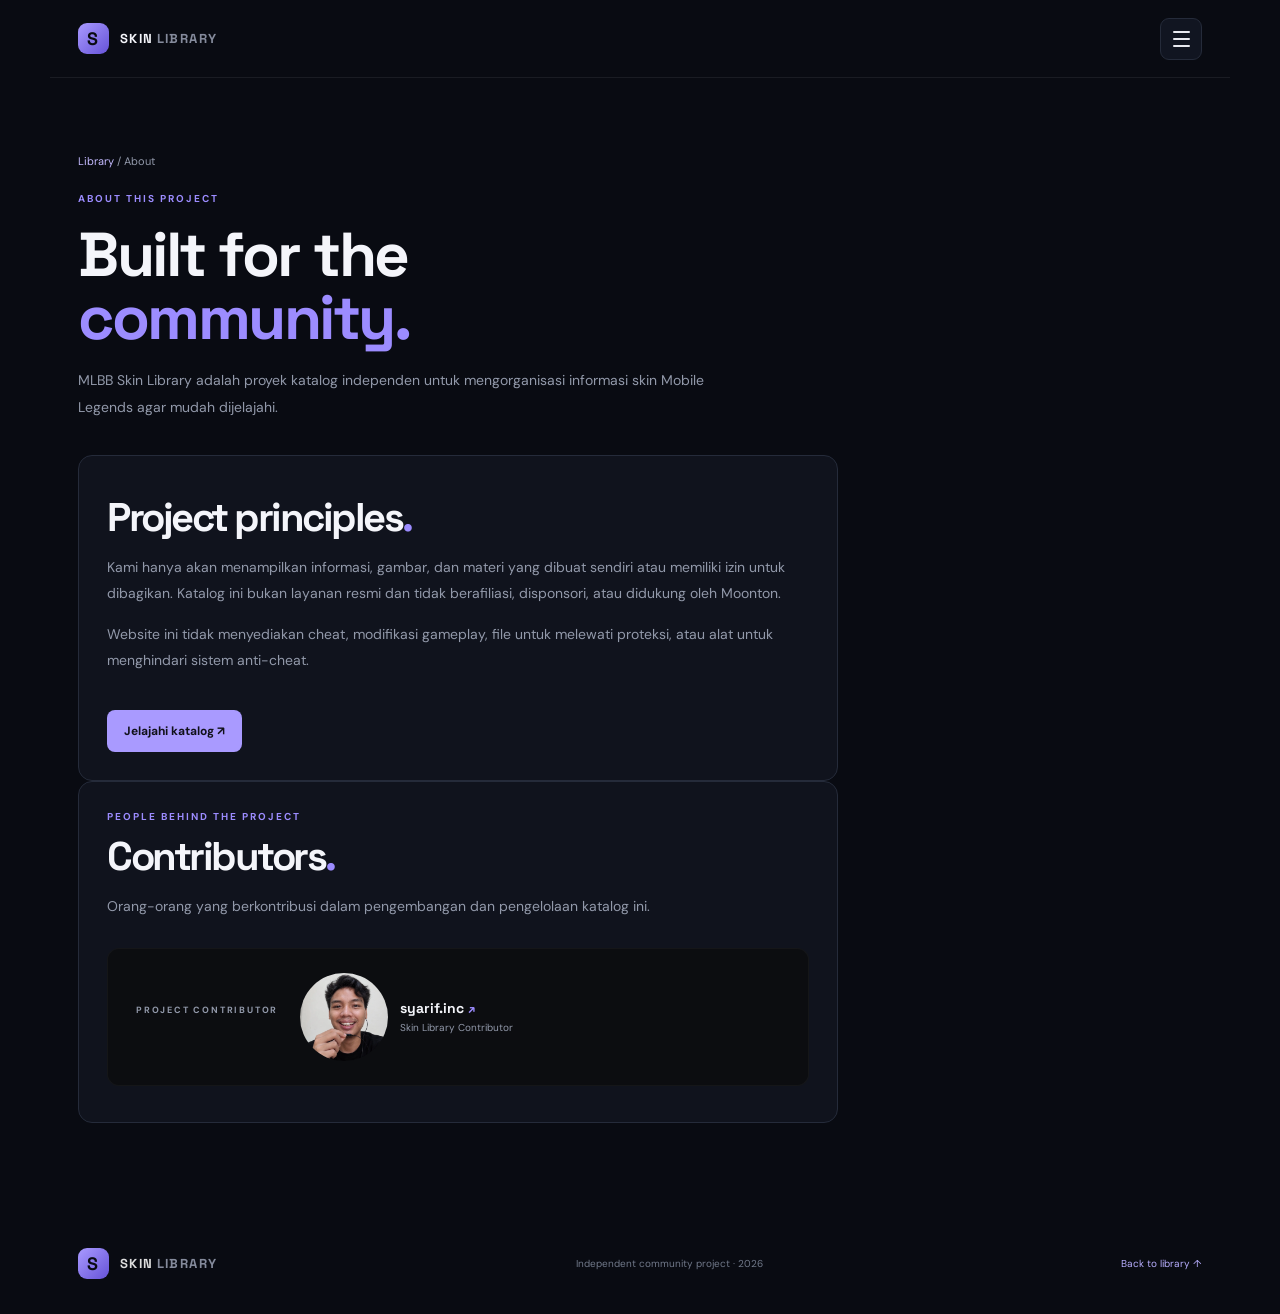
==== commit db8449b7: "Fix malformed nested header markup" ====
--- a/pages/about.html
+++ b/pages/about.html
@@ -1,6 +1,6 @@
 <!doctype html>
 <html lang="id"><head><meta charset="UTF-8"><meta name="viewport" content="width=device-width, initial-scale=1"><meta name="theme-color" content="#090b12"><title>About — MLBB Skin Library</title><link rel="preconnect" href="https://fonts.googleapis.com"><link rel="preconnect" href="https://fonts.gstatic.com" crossorigin><link href="https://fonts.googleapis.com/css2?family=DM+Sans:wght@400;500;600;700;800&family=Space+Grotesk:wght@500;600;700&display=swap" rel="stylesheet"><link rel="stylesheet" href="../assets/css/style.css"></head>
-<body><header class="topbar"><header class="topbar"><a class="brand" href="../index.html"><span class="brand-mark" aria-hidden="true">S</span><span>SKIN<span class="brand-muted">LIBRARY</span></span></a><button class="menu-toggle" type="button" aria-label="Buka menu" aria-expanded="false" aria-controls="site-menu"><span></span><span></span><span></span></button>
+<body><header class="topbar"><a class="brand" href="../index.html"><span class="brand-mark" aria-hidden="true">S</span><span>SKIN<span class="brand-muted">LIBRARY</span></span></a><button class="menu-toggle" type="button" aria-label="Buka menu" aria-expanded="false" aria-controls="site-menu"><span></span><span></span><span></span></button>
     <nav class="site-menu" id="site-menu" hidden>
       <a href="../index.html">Library</a>
       <a href="../pages/heroes.html">Heroes</a>
--- a/assets/css/style.css
+++ b/assets/css/style.css
@@ -445,3 +445,16 @@
   .save-bookmark{width:11px;height:17px;flex-basis:11px}
   .contributor-updated{font-size:14px;flex-wrap:wrap}
 }
+
+/* Unified hamburger navigation */
+.topbar{position:relative;z-index:100}
+.menu-toggle{width:42px;height:42px;display:flex;flex-direction:column;align-items:center;justify-content:center;gap:5px;padding:0;border:1px solid var(--line);border-radius:9px;background:#111521;color:var(--text);cursor:pointer}
+.menu-toggle span{display:block;width:17px;height:2px;border-radius:2px;background:#e8e9f0;transition:transform .2s,opacity .2s}
+.menu-toggle[aria-expanded="true"] span:first-child{transform:translateY(7px) rotate(45deg)}
+.menu-toggle[aria-expanded="true"] span:nth-child(2){opacity:0}
+.menu-toggle[aria-expanded="true"] span:last-child{transform:translateY(-7px) rotate(-45deg)}
+.site-menu{position:absolute;top:calc(100% + 9px);right:28px;width:190px;padding:7px;border:1px solid var(--line);border-radius:11px;background:#111521;box-shadow:0 18px 45px #0009}
+.site-menu[hidden]{display:none}
+.site-menu a{display:block;padding:12px 13px;border-radius:7px;color:#c4c9d5;font-size:13px}
+.site-menu a:hover,.site-menu a:focus-visible{background:#292442;color:#fff}
+@media(max-width:700px){body{padding-bottom:0}.topbar{position:sticky;top:0}.site-menu{right:16px}}
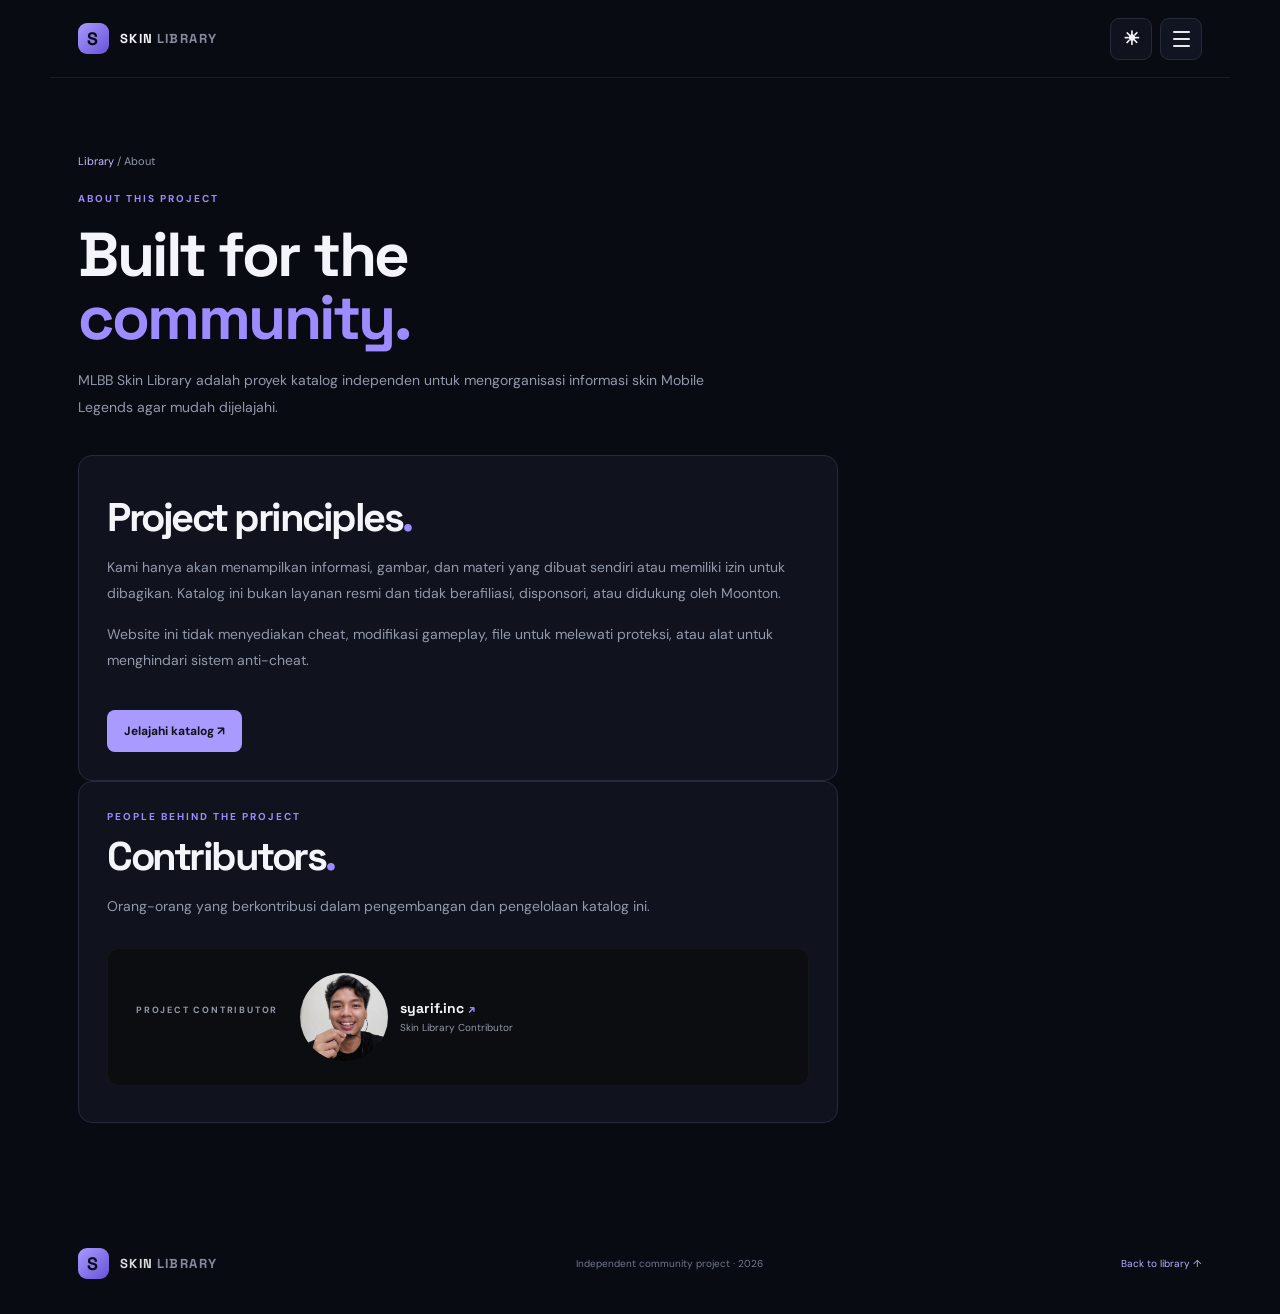
==== commit d58e2e3c: "Add persistent dark and light theme toggle" ====
--- a/pages/about.html
+++ b/pages/about.html
@@ -1,6 +1,6 @@
 <!doctype html>
-<html lang="id"><head><meta charset="UTF-8"><meta name="viewport" content="width=device-width, initial-scale=1"><meta name="theme-color" content="#090b12"><title>About — MLBB Skin Library</title><link rel="preconnect" href="https://fonts.googleapis.com"><link rel="preconnect" href="https://fonts.gstatic.com" crossorigin><link href="https://fonts.googleapis.com/css2?family=DM+Sans:wght@400;500;600;700;800&family=Space+Grotesk:wght@500;600;700&display=swap" rel="stylesheet"><link rel="stylesheet" href="../assets/css/style.css"></head>
-<body><header class="topbar"><a class="brand" href="../index.html"><span class="brand-mark" aria-hidden="true">S</span><span>SKIN<span class="brand-muted">LIBRARY</span></span></a><button class="menu-toggle" type="button" aria-label="Buka menu" aria-expanded="false" aria-controls="site-menu"><span></span><span></span><span></span></button>
+<html lang="id"><head><meta charset="UTF-8"><meta name="viewport" content="width=device-width, initial-scale=1"><meta name="theme-color" content="#090b12"><title>About — MLBB Skin Library</title><link rel="preconnect" href="https://fonts.googleapis.com"><link rel="preconnect" href="https://fonts.gstatic.com" crossorigin><link href="https://fonts.googleapis.com/css2?family=DM+Sans:wght@400;500;600;700;800&family=Space+Grotesk:wght@500;600;700&display=swap" rel="stylesheet"><link rel="stylesheet" href="../assets/css/style.css">  </head>
+<body><header class="topbar"><a class="brand" href="../index.html"><span class="brand-mark" aria-hidden="true">S</span><span>SKIN<span class="brand-muted">LIBRARY</span></span></a><div class="header-actions"><button class="theme-toggle" type="button" aria-label="Aktifkan mode terang" title="Ganti tema"><span class="theme-icon" aria-hidden="true">☀</span></button><button class="menu-toggle" type="button" aria-label="Buka menu" aria-expanded="false" aria-controls="site-menu"><span></span><span></span><span></span></button></div>
     <nav class="site-menu" id="site-menu" hidden>
       <a href="../index.html">Library</a>
       <a href="../pages/heroes.html">Heroes</a>
@@ -29,4 +29,4 @@
 button.addEventListener("click",()=>{const open=button.getAttribute("aria-expanded")==="true";button.setAttribute("aria-expanded",String(!open));button.setAttribute("aria-label",open?"Buka menu":"Tutup menu");menu.hidden=open;});
 document.addEventListener("click",event=>{if(!button.contains(event.target)&&!menu.contains(event.target)){button.setAttribute("aria-expanded","false");button.setAttribute("aria-label","Buka menu");menu.hidden=true;}});
 document.addEventListener("keydown",event=>{if(event.key==="Escape"){button.setAttribute("aria-expanded","false");button.setAttribute("aria-label","Buka menu");menu.hidden=true;}});
-})();</script></body></html>+})();</script><script src="../assets/js/theme.js"></script></body></html>
--- a/assets/css/style.css
+++ b/assets/css/style.css
@@ -458,3 +458,47 @@
 .site-menu a{display:block;padding:12px 13px;border-radius:7px;color:#c4c9d5;font-size:13px}
 .site-menu a:hover,.site-menu a:focus-visible{background:#292442;color:#fff}
 @media(max-width:700px){body{padding-bottom:0}.topbar{position:sticky;top:0}.site-menu{right:16px}}
+
+
+/* Theme switcher — shared dark/light appearance */
+:root{color-scheme:dark;--bg:#090b12;--panel:#10131d;--panel2:#151a27;--line:#252b3a;--text:#f4f5fa;--muted:#9299aa;--accent:#9c8cff;--cyan:#6ee7df}
+:root[data-theme="light"]{color-scheme:light;--bg:#f4f5f9;--panel:#ffffff;--panel2:#eef0f6;--line:#dfe2eb;--text:#171923;--muted:#687083;--accent:#6653c7;--cyan:#168c83}
+body{background:var(--bg);color:var(--text)}
+.header-actions{display:flex;align-items:center;gap:8px;margin-left:auto}
+.theme-toggle{width:42px;height:42px;display:grid;place-items:center;padding:0;border:1px solid var(--line);border-radius:9px;background:var(--panel);color:var(--text);font:600 19px "DM Sans",sans-serif;cursor:pointer}
+.theme-toggle:hover{border-color:var(--accent)}
+.theme-toggle:focus-visible{outline:2px solid var(--cyan);outline-offset:3px}
+:root[data-theme="light"] .topbar{border-bottom-color:var(--line);background:rgba(244,245,249,.94)}
+:root[data-theme="light"] .menu-toggle{background:var(--panel);border-color:var(--line)}
+:root[data-theme="light"] .menu-toggle span{background:var(--text)}
+:root[data-theme="light"] .site-menu{background:#fff;border-color:var(--line);box-shadow:0 18px 45px #18203a22}
+:root[data-theme="light"] .site-menu a{color:#34394a}
+:root[data-theme="light"] .site-menu a:hover,:root[data-theme="light"] .site-menu a:focus-visible{background:#efedff;color:#34276f}
+:root[data-theme="light"] .brand-muted{color:#687083}
+:root[data-theme="light"] .desktop-nav a.active,:root[data-theme="light"] .desktop-nav a:hover{color:var(--text)}
+:root[data-theme="light"] .top-link{color:#42485a}
+:root[data-theme="light"] .hero-art::after{background:linear-gradient(90deg,rgba(244,245,249,.96) 0%,rgba(244,245,249,.82) 28%,rgba(244,245,249,.36) 52%,rgba(244,245,249,0) 100%)}
+:root[data-theme="light"] .hero-copy h1,:root[data-theme="light"] .hero-copy .hero-description,:root[data-theme="light"] .hero-copy .eyebrow{color:var(--text);text-shadow:none}
+:root[data-theme="light"] .hero-emblem small{color:#fff}
+:root[data-theme="light"] .search-box{background:#fff;color:#687083}
+:root[data-theme="light"] .search-box input{color:#171923}
+:root[data-theme="light"] .search-box kbd{border-color:#d5d9e4}
+:root[data-theme="light"] .filter{color:#596174}
+:root[data-theme="light"] .filter.active,:root[data-theme="light"] .filter:hover{background:#efedff;border-color:#b9afea;color:#49399b}
+:root[data-theme="light"] .notice,:root[data-theme="light"] .detail-note{background:#f0eefb;border-color:#d9d2f4;color:#514878}
+:root[data-theme="light"] .notice p{color:#514878}
+:root[data-theme="light"] .skin-card,:root[data-theme="light"] .hero-item{background:linear-gradient(145deg,#fff,#f0f2f8);border-color:var(--line)}
+:root[data-theme="light"] .skin-status{background:#e2f3ed;color:#26705b}
+:root[data-theme="light"] .empty-state h3{color:#242838}
+:root[data-theme="light"] .detail-panel{background:#fff;border-color:var(--line)}
+:root[data-theme="light"] .detail-meta span{background:#efedff;border-color:#d8d1f5;color:#49399b}
+:root[data-theme="light"] .contributor-card{background:#f0f2f7;border-color:var(--line)}
+:root[data-theme="light"] .detail-panel .contributor-card{background:#f7f8fb;border-color:var(--line)}
+:root[data-theme="light"] .contributor-name,:root[data-theme="light"] .contributor-topline .contributor-name,:root[data-theme="light"] .contributor-topline .save-skin-button,:root[data-theme="light"] .contributor-updated,:root[data-theme="light"] .contributor-updated strong{color:#202435}
+:root[data-theme="light"] .mobile-nav{background:rgba(255,255,255,.97);border-color:var(--line)}
+:root[data-theme="light"] .mobile-nav a{color:#687083}
+:root[data-theme="light"] .mobile-nav a[aria-current="page"]{color:#49399b;background:#efedff}
+:root[data-theme="light"] footer{color:#687083}
+:root[data-theme="light"] .footer-brand{color:#252a3a}
+:root[data-theme="light"] .breadcrumb a{color:#6653c7}
+@media(max-width:700px){.header-actions{gap:7px}.theme-toggle,.menu-toggle{width:40px;height:40px}.site-menu{right:16px}}
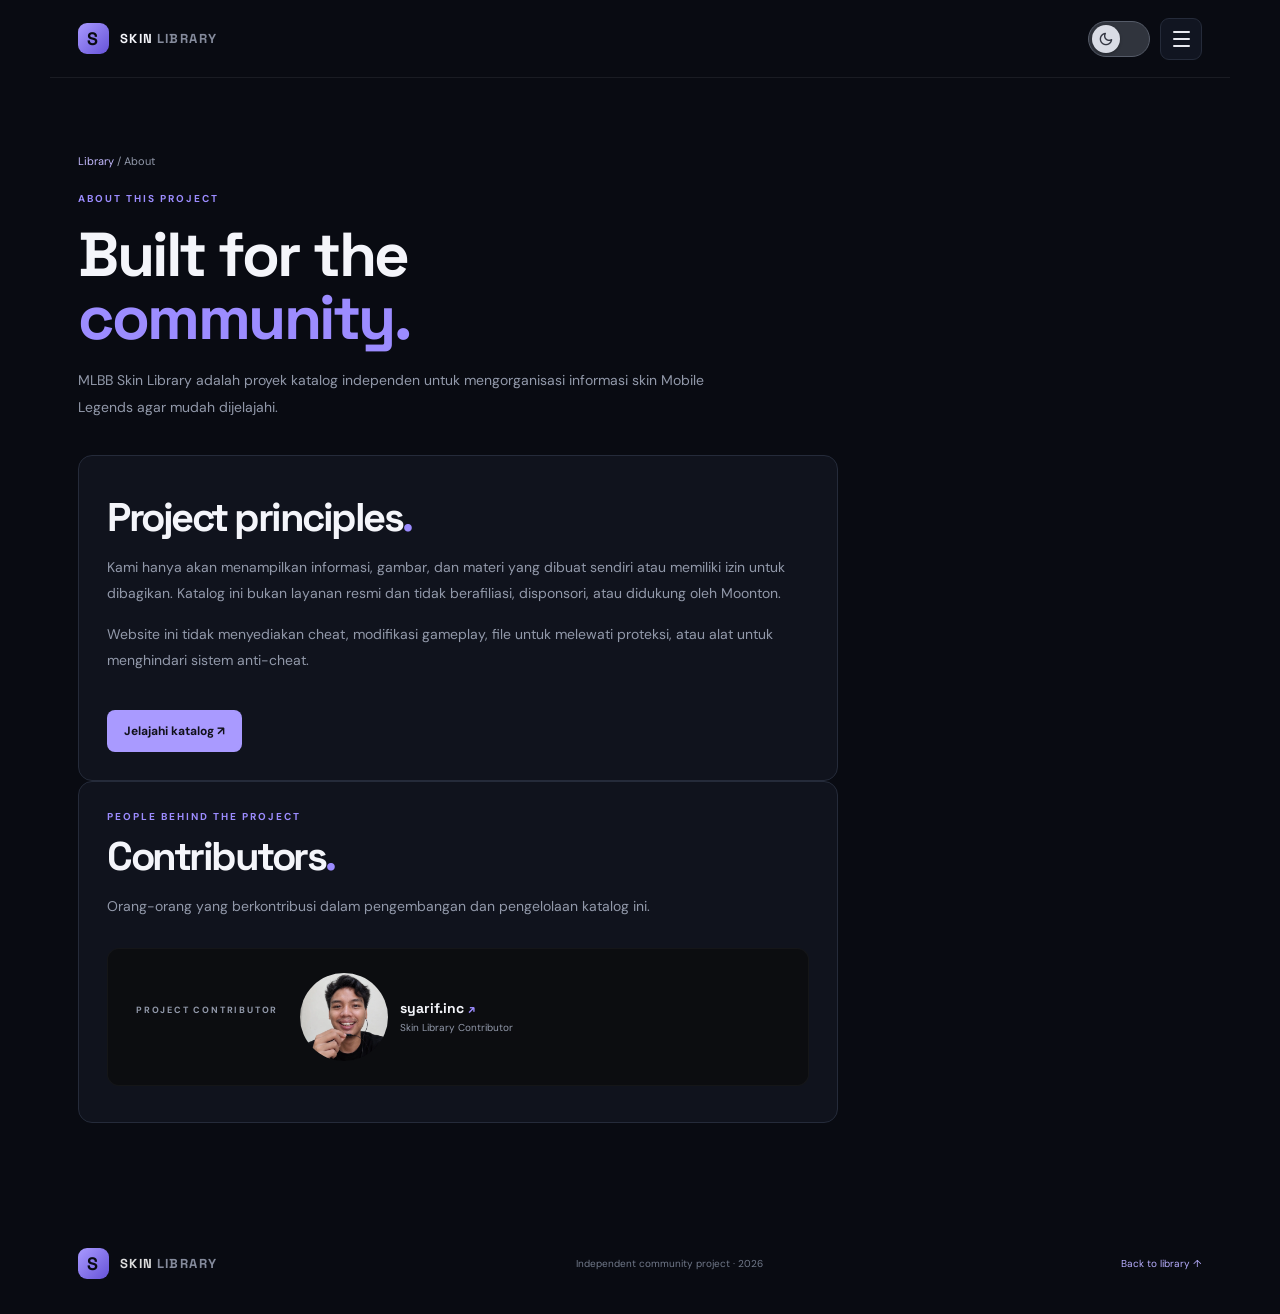
==== commit 8b21b840: "Apply Material 3 sliding theme switch to about page" ====
--- a/pages/about.html
+++ b/pages/about.html
@@ -1,6 +1,6 @@
 <!doctype html>
-<html lang="id"><head><meta charset="UTF-8"><meta name="viewport" content="width=device-width, initial-scale=1"><meta name="theme-color" content="#090b12"><title>About — MLBB Skin Library</title><link rel="preconnect" href="https://fonts.googleapis.com"><link rel="preconnect" href="https://fonts.gstatic.com" crossorigin><link href="https://fonts.googleapis.com/css2?family=DM+Sans:wght@400;500;600;700;800&family=Space+Grotesk:wght@500;600;700&display=swap" rel="stylesheet"><link rel="stylesheet" href="../assets/css/style.css">  </head>
-<body><header class="topbar"><a class="brand" href="../index.html"><span class="brand-mark" aria-hidden="true">S</span><span>SKIN<span class="brand-muted">LIBRARY</span></span></a><div class="header-actions"><button class="theme-toggle" type="button" aria-label="Aktifkan mode terang" title="Ganti tema"><span class="theme-icon" aria-hidden="true">☀</span></button><button class="menu-toggle" type="button" aria-label="Buka menu" aria-expanded="false" aria-controls="site-menu"><span></span><span></span><span></span></button></div>
+<html lang="id"><head><meta charset="UTF-8"><meta name="viewport" content="width=device-width, initial-scale=1"><meta name="theme-color" content="#090b12"><title>About — MLBB Skin Library</title><link rel="preconnect" href="https://fonts.googleapis.com"><link rel="preconnect" href="https://fonts.gstatic.com" crossorigin><link href="https://fonts.googleapis.com/css2?family=DM+Sans:wght@400;500;600;700;800&family=Space+Grotesk:wght@500;600;700&display=swap" rel="stylesheet"><link rel="stylesheet" href="https://fonts.googleapis.com/css2?family=Material+Symbols+Rounded:opsz,wght,FILL,GRAD@20..48,400,0,0"><link rel="stylesheet" href="../assets/css/style.css">  </head>
+<body><header class="topbar"><a class="brand" href="../index.html"><span class="brand-mark" aria-hidden="true">S</span><span>SKIN<span class="brand-muted">LIBRARY</span></span></a><div class="header-actions"><button class="theme-toggle" type="button" aria-label="Aktifkan mode terang" title="Ganti tema"><span class="theme-track" aria-hidden="true"><span class="theme-thumb"><span class="theme-icon material-symbols-rounded">dark_mode</span></span></span></button><button class="menu-toggle" type="button" aria-label="Buka menu" aria-expanded="false" aria-controls="site-menu"><span></span><span></span><span></span></button></div>
     <nav class="site-menu" id="site-menu" hidden>
       <a href="../index.html">Library</a>
       <a href="../pages/heroes.html">Heroes</a>
--- a/assets/css/style.css
+++ b/assets/css/style.css
@@ -502,3 +502,42 @@
 :root[data-theme="light"] .footer-brand{color:#252a3a}
 :root[data-theme="light"] .breadcrumb a{color:#6653c7}
 @media(max-width:700px){.header-actions{gap:7px}.theme-toggle,.menu-toggle{width:40px;height:40px}.site-menu{right:16px}}
+
+
+/* Material 3 theme switch beside the hamburger */
+.header-actions{display:flex;align-items:center;justify-content:flex-end;gap:10px;margin-left:auto;flex:0 0 auto}
+.theme-toggle{
+  position:relative;display:flex;align-items:center;justify-content:flex-start;
+  width:62px;height:36px;padding:4px;flex:0 0 62px;
+  border:1px solid #555b68;border-radius:999px;background:#30343d;
+  color:#f4f5fa;cursor:pointer;overflow:hidden;
+  transition:background-color .25s,border-color .25s,box-shadow .2s;
+}
+.theme-toggle:hover{box-shadow:0 0 0 3px rgba(156,140,255,.13)}
+.theme-toggle:focus-visible{outline:2px solid var(--accent);outline-offset:3px}
+.theme-track{position:absolute;inset:0;border-radius:inherit;pointer-events:none}
+.theme-thumb{
+  position:absolute;top:3px;left:3px;width:28px;height:28px;
+  display:grid;place-items:center;border-radius:50%;
+  background:#d9dce5;color:#343743;
+  box-shadow:0 1px 3px #0004;
+  transition:transform .28s cubic-bezier(.2,.8,.2,1),background-color .25s,color .25s;
+}
+.theme-icon{font-family:"Material Symbols Rounded";font-size:18px;line-height:1;font-weight:normal;font-style:normal;font-feature-settings:"liga";-webkit-font-feature-settings:"liga";-webkit-font-smoothing:antialiased}
+.theme-toggle[aria-checked="true"]{background:#e7e2ff;border-color:#c8bfff;color:#42377e}
+.theme-toggle[aria-checked="true"] .theme-thumb{transform:translateX(26px);background:#6653c7;color:#fff}
+:root[data-theme="light"] .theme-toggle{background:#e7e2ff;border-color:#c8bfff}
+:root[data-theme="light"] .theme-thumb{background:#6653c7;color:#fff}
+.menu-toggle{flex:0 0 42px}
+@media(max-width:700px){
+ .header-actions{gap:8px}
+ .theme-toggle{width:58px;height:34px;flex-basis:58px}
+ .theme-thumb{width:26px;height:26px}
+ .theme-toggle[aria-checked="true"] .theme-thumb{transform:translateX(24px)}
+ .menu-toggle{width:40px;height:40px;flex-basis:40px}
+}
+@media(max-width:350px){
+ .topbar{padding-left:12px;padding-right:12px}
+ .header-actions{gap:6px}
+}
+@media(prefers-reduced-motion:reduce){.theme-toggle,.theme-thumb{transition:none}}
